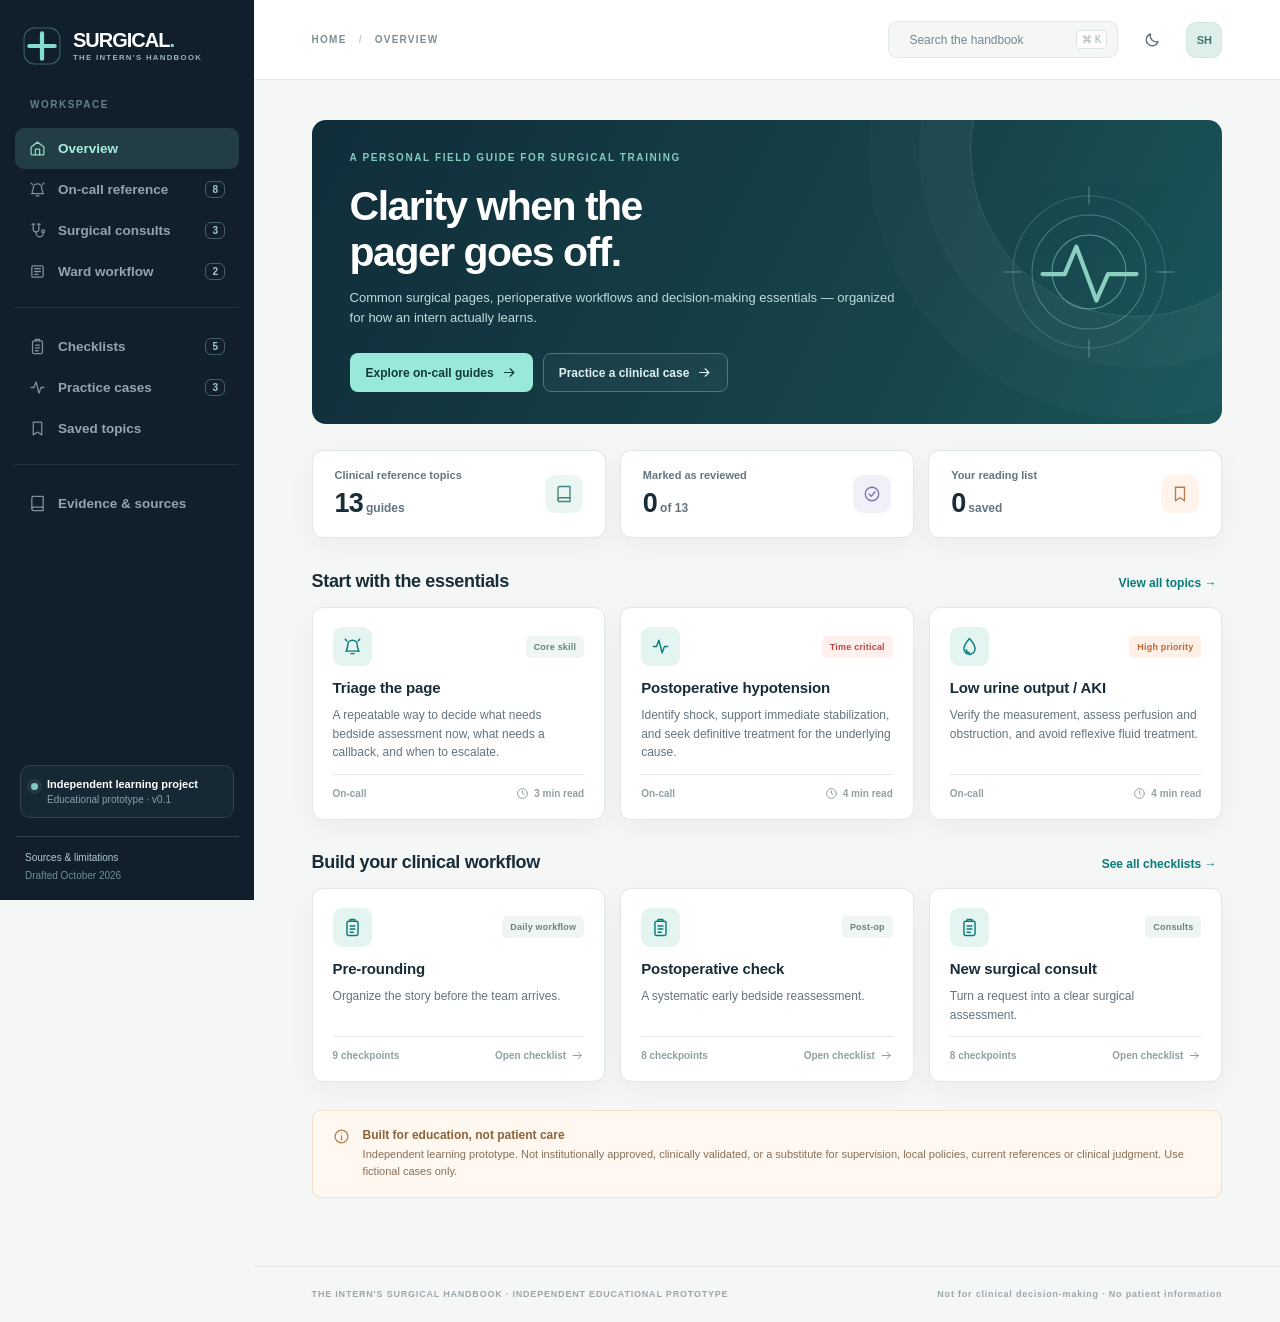
==== interns-surgical-handbook/index.html @ a4eeab35 "Publish Intern's Surgical Handbook homepage" ====
<!DOCTYPE html>
<html lang="en">
<head>
  <meta charset="UTF-8" />
  <meta name="viewport" content="width=device-width, initial-scale=1.0" />
  <meta name="theme-color" content="#101e2c" />
  <meta name="description" content="The Intern's Surgical Handbook — an open-source educational prototype for the transition from medical student to surgical intern." />
  <title>The Intern's Surgical Handbook</title>
  <link rel="icon" type="image/svg+xml" href="assets/favicon.svg" />
  <link rel="stylesheet" href="assets/styles.css" />
</head>
<body>
  <div class="app-shell">
    <aside class="sidebar" id="sidebar" aria-label="Primary navigation">
      <a class="brand" href="#/home" aria-label="Handbook home">
        <span class="brand-mark" aria-hidden="true"><svg viewBox="0 0 36 36" fill="none"><path d="M18 6v24M6 18h24" stroke="currentColor" stroke-width="4" stroke-linecap="round"/><rect x="1" y="1" width="34" height="34" rx="10" stroke="currentColor" stroke-opacity=".35"/></svg></span>
        <span class="brand-type"><strong>SURGICAL<span class="brand-dot">.</span></strong><small>THE INTERN'S HANDBOOK</small></span>
      </a>
      <div class="sidebar-kicker">WORKSPACE</div>
      <nav id="navigation"></nav>
      <div class="sidebar-spacer"></div>
      <div class="sidebar-project"><span class="signal"></span><div><strong>Independent learning project</strong><span>Educational prototype · v0.1</span></div></div>
      <div class="sidebar-footer"><a href="#/sources">Sources &amp; limitations</a><span>Drafted October 2026</span></div>
    </aside>
    <div class="mobile-scrim" id="mobile-scrim"></div>
    <div class="workspace">
      <header class="topbar">
        <div class="topbar-leading"><button id="menu-toggle" class="icon-button mobile-menu" aria-label="Toggle navigation"></button><div id="breadcrumb" class="breadcrumb">HOME <span>/</span> OVERVIEW</div></div>
        <div class="topbar-actions"><button class="search-trigger" id="search-trigger"><span id="search-icon"></span><span>Search the handbook</span><kbd>⌘ K</kbd></button><button class="icon-button" id="theme-toggle" aria-label="Toggle dark appearance"></button><div class="avatar" title="Surgical education prototype">SH</div></div>
      </header>
      <main id="app" tabindex="-1" aria-live="polite"></main>
      <footer class="site-footer"><span>THE INTERN'S SURGICAL HANDBOOK · INDEPENDENT EDUCATIONAL PROTOTYPE</span><span>Not for clinical decision-making · No patient information</span></footer>
    </div>
  </div>
  <div id="search-dialog" class="dialog-layer hidden" role="dialog" aria-modal="true" aria-label="Search the handbook">
    <div class="dialog-backdrop" data-close-search="true"></div>
    <div class="search-panel"><div class="search-input-row"><span id="dialog-search-icon"></span><input id="search-input" type="search" aria-label="Search topics" placeholder="Search conditions, pages, workflow…" autocomplete="off" /><kbd>ESC</kbd></div><div class="search-results" id="search-results"></div><div class="dialog-footer"><span>↵ Open a topic</span><span>All content is for education, not patient care.</span></div></div>
  </div>
  <script src="assets/data.js"></script>
  <script src="assets/app.js"></script>
</body>
</html>
---- interns-surgical-handbook/assets/styles.css ----
:root{--nav:#111f2c;--nav-2:#1b2b39;--nav-text:#94a4ae;--nav-selected:#223d43;--page:#f5f6f6;--card:#fff;--ink:#182d37;--muted:#65747e;--line:#e2e7e7;--accent:#087c77;--accent-soft:#e4f4f1;--accent-strong:#06655f;--orange:#b76838;--orange-soft:#fff0e7;--red:#b94543;--red-soft:#fff0ee;--shadow:0 8px 28px rgba(17,39,48,.045)}
*{box-sizing:border-box}html{scroll-behavior:smooth}body{margin:0;background:var(--page);color:var(--ink);font-family:Inter,ui-sans-serif,-apple-system,BlinkMacSystemFont,"Segoe UI",sans-serif;-webkit-font-smoothing:antialiased;font-size:14px}button,input{font:inherit}button{cursor:pointer}button:focus-visible,a:focus-visible,input:focus-visible{outline:3px solid #58b5a7;outline-offset:3px}a{color:inherit;text-decoration:none}.hidden{display:none!important}svg{display:block;width:20px;height:20px;flex-shrink:0}.app-shell{display:flex;min-height:100vh}.sidebar{width:254px;min-width:254px;background:var(--nav);color:#fff;display:flex;flex-direction:column;min-height:100vh;padding:27px 15px 19px;position:sticky;top:0;height:100vh;z-index:20}.brand{display:flex;align-items:center;gap:12px;padding:0 8px 34px}.brand-mark{color:#82ded2;width:38px;height:38px;display:flex}.brand-mark svg{height:38px;width:38px}.brand-type{display:flex;flex-direction:column;gap:3px}.brand-type strong{font-size:20px;font-weight:850;letter-spacing:-1px;line-height:1}.brand-dot{color:#7eddd0}.brand-type small{letter-spacing:1.3px;font-size:7.8px;font-weight:800;color:#99b5b9}.sidebar-kicker{font-size:10px;letter-spacing:1.5px;color:#677f8b;font-weight:800;padding:0 15px 11px}.nav-group{padding:7px 0}.nav-group+.nav-group{border-top:1px solid rgba(255,255,255,.08);margin-top:8px;padding-top:18px}.nav-item{border:0;width:100%;display:flex;align-items:center;gap:12px;background:none;color:var(--nav-text);text-align:left;padding:12px 14px;border-radius:9px;font-size:13.5px;font-weight:550;transition:.2s}.nav-item svg{height:17px;width:17px;opacity:.85}.nav-item:hover{background:var(--nav-2);color:#fff}.nav-item.active{background:var(--nav-selected);color:#a5efde;font-weight:720}.nav-item .nav-count{margin-left:auto;font-size:10px;border:1px solid #456065;padding:2px 6px;border-radius:6px;color:#a6c4c8}.sidebar-spacer{flex:1}.sidebar-project{margin:22px 5px 18px;display:flex;align-items:flex-start;gap:9px;padding:12px 10px;border:1px solid #30414b;border-radius:10px;background:#172835}.signal{width:7px;height:7px;border-radius:50%;margin-top:5px;background:#80cbbd;box-shadow:0 0 0 4px #80cbbd1d}.sidebar-project div{display:flex;flex-direction:column;gap:4px}.sidebar-project strong{font-size:11px;font-weight:700}.sidebar-project div span{color:#8aa2ad;font-size:10px}.sidebar-footer{border-top:1px solid #30414b;display:flex;flex-direction:column;gap:7px;padding:15px 10px 0;font-size:10px;color:#738c99}.sidebar-footer a{color:#b1cbd0}.workspace{min-width:0;flex:1;display:flex;flex-direction:column}.topbar{height:80px;flex:none;background:var(--card);border-bottom:1px solid var(--line);display:flex;align-items:center;justify-content:space-between;padding:0 clamp(26px,4.5vw,76px)}.topbar-leading,.topbar-actions{display:flex;gap:16px;align-items:center}.breadcrumb{font-size:10px;font-weight:800;letter-spacing:1.25px;color:#7e8c92}.breadcrumb span{margin:0 8px;color:#c0cccc}.search-trigger{display:flex;align-items:center;gap:10px;border:1px solid var(--line);color:#77878d;background:var(--page);border-radius:9px;min-width:230px;height:37px;padding:0 10px;font-size:12px;text-align:left}.search-trigger svg{height:15px;width:15px}.search-trigger kbd{margin-left:auto;border:1px solid #dce3e3;background:var(--card);padding:3px 5px;border-radius:4px;font-size:10px;color:#a0adb2;font-family:inherit}.icon-button{border:1px solid transparent;background:none;color:var(--muted);border-radius:8px;padding:8px;display:flex;align-items:center;justify-content:center}.icon-button:hover{background:var(--page)}.icon-button svg{width:18px;height:18px}.avatar{border-radius:10px;background:#deeeea;color:#42746e;border:1px solid #cce5df;width:36px;height:36px;display:flex;align-items:center;justify-content:center;font-size:11px;font-weight:800}.mobile-menu{display:none}main{width:100%;max-width:1380px;margin:0 auto;flex:1;padding:40px clamp(26px,4.5vw,76px) 68px}.site-footer{display:flex;gap:15px;justify-content:space-between;padding:20px clamp(26px,4.5vw,76px);font-size:9px;font-weight:700;letter-spacing:.8px;color:#9aa8ac;border-top:1px solid var(--line);line-height:1.7}.eyebrow{color:var(--accent);font-size:10px;letter-spacing:1.6px;text-transform:uppercase;font-weight:850}.page-heading{font-size:34px;font-weight:780;letter-spacing:-1.2px;margin:10px 0 8px;line-height:1.18}.page-subtitle{color:var(--muted);line-height:1.6;font-size:14px;margin:0;max-width:700px}.hero{border-radius:14px;background:linear-gradient(116deg,#102d3a 0%,#17444a 65%,#19565a 100%);color:#fff;min-height:258px;display:grid;grid-template-columns:minmax(0,1.6fr) minmax(190px,.7fr);overflow:hidden;position:relative;padding:32px 38px;margin-bottom:26px}.hero::after{content:"";position:absolute;width:330px;height:330px;right:-80px;top:-135px;border:1px solid #d3ffeb23;border-radius:50%;box-shadow:0 0 0 51px #ffffff06,0 0 0 102px #ffffff04}.hero-content{position:relative;z-index:1}.hero .eyebrow{color:#83cbbf}.hero h1{font-size:clamp(29px,3.2vw,43px);line-height:1.13;letter-spacing:-1.5px;font-weight:780;max-width:580px;margin:20px 0 12px}.hero p{color:#c2dbdc;line-height:1.6;max-width:545px;font-size:13px;margin:0 0 24px}.hero-actions{display:flex;gap:10px;flex-wrap:wrap}.btn{padding:11px 15px;display:inline-flex;align-items:center;justify-content:center;gap:8px;font-weight:760;font-size:12px;border-radius:8px;border:1px solid transparent;transition:.15s}.btn svg{width:15px;height:15px}.btn-primary{color:#113a39;background:#98e9d9}.btn-primary:hover{background:#b9f5e9}.btn-outline{color:#e0f1f1;border-color:#547477;background:#ffffff08}.btn-outline:hover{background:#ffffff19}.hero-visual{align-self:center;justify-self:end;position:relative;z-index:1;opacity:.85}.hero-visual svg{width:190px;height:190px}.stat-row{display:grid;grid-template-columns:repeat(3,1fr);gap:14px;margin-bottom:33px}.stat{background:var(--card);border:1px solid var(--line);border-radius:11px;padding:18px 22px;box-shadow:var(--shadow);display:flex;align-items:center;justify-content:space-between;gap:10px}.stat label{display:block;color:var(--muted);font-size:11px;font-weight:600;margin-bottom:7px}.stat strong{font-size:27px;font-weight:790;letter-spacing:-.8px}.stat .unit{font-size:12px;margin-left:3px;color:var(--muted);font-weight:600}.stat .stat-icon{padding:10px;background:#ebf5f1;border-radius:10px;color:#42837a}.stat:nth-child(2) .stat-icon{background:#f0f0f9;color:#7978ab}.stat:nth-child(3) .stat-icon{background:#fff3eb;color:#b67c4d}.stat-icon svg{width:18px;height:18px}.section-heading{display:flex;justify-content:space-between;align-items:baseline;gap:10px;margin:32px 0 15px}.section-heading h2{font-size:18px;letter-spacing:-.35px;margin:0;font-weight:760}.section-heading .view-all{background:none;border:none;color:var(--accent);font-size:12px;font-weight:750}.section-heading .view-all:hover{text-decoration:underline}.topic-grid{display:grid;grid-template-columns:repeat(3,minmax(0,1fr));gap:15px}.topic-card{display:flex;flex-direction:column;gap:10px;background:var(--card);border:1px solid var(--line);border-radius:11px;min-height:183px;padding:19px 20px;box-shadow:var(--shadow);text-align:left;color:var(--ink);position:relative;transition:transform .15s,border-color .15s,box-shadow .15s;width:100%}.topic-card:hover{transform:translateY(-2px);border-color:#acd0ca;box-shadow:0 12px 30px #15394212}.topic-card-header{display:flex;align-items:center;justify-content:space-between}.topic-icon{background:var(--accent-soft);border-radius:9px;width:39px;height:39px;color:var(--accent);display:flex;align-items:center;justify-content:center}.topic-icon svg{width:19px;height:19px}.urgency{font-size:9px;letter-spacing:.2px;color:#66847a;background:#eff6f1;padding:6px 8px;border-radius:5px;font-weight:750}.urgency.high{background:var(--orange-soft);color:var(--orange)}.urgency.critical{background:var(--red-soft);color:var(--red)}.topic-card h3{font-size:15px;letter-spacing:-.15px;margin:3px 0 0;font-weight:760}.topic-card p{font-size:12px;line-height:1.55;color:var(--muted);margin:0;flex:1}.topic-meta{display:flex;justify-content:space-between;align-items:center;color:#91a0a3;font-size:10px;font-weight:650;border-top:1px solid var(--line);padding-top:12px;margin-top:2px}.topic-meta svg{width:13px;height:13px}.topic-meta .meta-flex{display:flex;align-items:center;gap:5px}.warning-strip{margin-top:28px;display:flex;gap:13px;align-items:flex-start;background:#fef8f0;border:1px solid #f0e0c9;padding:17px 20px;border-radius:9px}.warning-strip svg{color:#b8804a;width:17px;height:17px}.warning-strip strong{display:block;color:#8b633c;font-size:12px;margin-bottom:4px}.warning-strip p{font-size:11px;color:#896f58;line-height:1.55;margin:0}.filter-row{display:flex;align-items:center;gap:9px;flex-wrap:wrap;margin:24px 0 20px}.filter-chip{border:1px solid var(--line);border-radius:7px;background:var(--card);padding:8px 13px;color:var(--muted);font-size:12px;font-weight:700}.filter-chip.active{background:var(--accent);border-color:var(--accent);color:white}.library-head{display:flex;align-items:flex-end;justify-content:space-between;gap:20px}.small-info{font-size:11px;color:var(--muted)}.article-layout{display:grid;grid-template-columns:minmax(0,1fr) 250px;gap:24px;align-items:start}.article-sheet{background:var(--card);border:1px solid var(--line);border-radius:13px;padding:35px 39px}.back-link{border:0;background:none;padding:0;color:var(--accent);display:flex;gap:6px;align-items:center;font-weight:760;font-size:12px;margin-bottom:23px}.back-link svg{width:15px;height:15px}.article-heading{display:flex;justify-content:space-between;align-items:flex-start;gap:18px}.article-sheet h1{font-size:34px;line-height:1.18;letter-spacing:-1.1px;margin:13px 0}.article-intro{font-size:14px;line-height:1.7;color:var(--muted);max-width:640px;margin:0 0 17px}.bookmark-btn{display:flex;align-items:center;justify-content:center;border:1px solid var(--line);border-radius:9px;background:var(--card);padding:10px;color:#87969b}.bookmark-btn.selected{color:var(--accent);background:var(--accent-soft);border-color:#a6d7c8}.article-facts{display:flex;gap:13px;flex-wrap:wrap;align-items:center;margin:18px 0 27px;color:#778991;font-size:11px;font-weight:700}.tag{padding:6px 9px;background:var(--page);color:#617980;font-size:10px;font-weight:700;border-radius:5px}.red-flag{background:#fff5f3;border:1px solid #f0d8d4;border-radius:10px;padding:19px 21px;margin-bottom:27px}.red-flag h3{font-size:12px;display:flex;align-items:center;gap:8px;color:#a84641;margin:0 0 12px;text-transform:uppercase;letter-spacing:.7px}.red-flag ul{padding-left:21px;margin:0;color:#654d4a;font-size:12px;line-height:1.85}.article-section{margin:28px 0}.article-section h2{font-size:17px;letter-spacing:-.3px;margin:0 0 13px}.article-section ul{margin:0;padding-left:21px;color:#4a6068;font-size:13px;line-height:1.8}.article-section li{padding-left:3px;margin:5px 0}.pearl{display:flex;gap:14px;background:var(--accent-soft);padding:19px 21px;border-radius:9px;margin:30px 0}.pearl svg{color:var(--accent)}.pearl strong{font-size:11px;letter-spacing:.6px;text-transform:uppercase;color:var(--accent)}.pearl p{color:#3d665d;font-size:13px;line-height:1.65;margin:5px 0 0}.references{border-top:1px solid var(--line);padding-top:22px;margin-top:28px}.references h2{font-size:15px;margin:0 0 12px}.reference-link{display:flex;gap:7px;align-items:center;padding:8px 0;font-size:12px;color:var(--accent);font-weight:680}.reference-link svg{width:14px;height:14px}.reference-link:hover{text-decoration:underline}.reading-footer{border-top:1px solid var(--line);margin-top:18px;padding-top:20px;display:flex;flex-wrap:wrap;justify-content:space-between;align-items:center;gap:12px}.reading-footer .btn{background:var(--accent);color:white}.reading-footer .btn.done{background:#e3f3ee;color:var(--accent)}.side-panel{background:var(--card);border:1px solid var(--line);border-radius:11px;padding:20px 18px;margin-bottom:15px}.side-panel h4{font-size:12px;letter-spacing:.15px;margin:0 0 17px}.side-panel p{font-size:11.5px;color:var(--muted);line-height:1.65;margin:0 0 12px}.side-panel a{color:var(--accent);font-size:11px;font-weight:800}.toc a{display:block;border-left:2px solid var(--line);padding:8px 0 8px 12px;color:#6f828a;font-size:11px;line-height:1.45}.toc a:hover{color:var(--accent);border-left-color:var(--accent)}.detail-kicker{font-size:10px;font-weight:760;color:var(--accent);letter-spacing:1.25px;text-transform:uppercase}.checklist-list{display:grid;gap:14px;margin-top:25px}.checklist-card{background:var(--card);border:1px solid var(--line);border-radius:11px;padding:20px 23px}.checklist-top{display:flex;justify-content:space-between;align-items:start;gap:15px}.checklist-top h3{margin:7px 0;font-size:18px}.checklist-top p{font-size:12px;color:var(--muted);margin:0 0 16px}.checklist-progress{color:var(--muted);font-size:11px;font-weight:700}.progress-track{height:5px;background:#eaf0ee;border-radius:100px;overflow:hidden;margin:10px 0 18px}.progress-fill{height:100%;background:var(--accent);border-radius:100px;transition:width .3s}.checklist-items{display:grid;gap:4px}.check-item{display:flex;align-items:flex-start;gap:11px;padding:10px;border-radius:7px;font-size:12.5px;line-height:1.5;cursor:pointer;color:#3c535b}.check-item:hover{background:var(--page)}.check-item input{accent-color:var(--accent);margin:3px 0 0;min-width:16px;height:16px}.check-item.completed{color:#859694;text-decoration:line-through}.check-actions{display:flex;justify-content:flex-end;border-top:1px solid var(--line);padding-top:13px;margin-top:13px}.tiny-button{border:0;background:none;color:var(--accent);font-size:11px;font-weight:800}.case-list{margin-top:27px;display:grid;grid-template-columns:repeat(3,minmax(0,1fr));gap:15px}.case-card{background:var(--card);border:1px solid var(--line);border-radius:12px;padding:22px;display:flex;flex-direction:column;gap:11px;min-height:232px}.case-card .case-symbol{color:var(--accent);width:42px;height:42px;border-radius:9px;background:var(--accent-soft);display:flex;align-items:center;justify-content:center}.case-card h3{font-size:16px;margin:0}.case-card p{font-size:12px;line-height:1.6;color:var(--muted);margin:0;flex:1}.case-card-bottom{display:flex;align-items:center;justify-content:space-between;border-top:1px solid var(--line);padding-top:14px}.case-card-bottom span{font-size:10px;color:var(--muted);font-weight:700}.case-card-bottom button{background:none;color:var(--accent);font-size:12px;font-weight:800;border:0}.case-stage{max-width:780px;margin:auto}.case-timeline{display:flex;align-items:center;gap:6px;margin:23px 0}.timeline-line{height:5px;flex:1;border-radius:5px;background:#dce7e4}.timeline-line.passed{background:var(--accent)}.case-scene{border:1px solid var(--line);background:var(--card);padding:27px 29px;border-radius:13px;margin-top:15px}.case-scene .scene-label{font-size:10px;font-weight:800;letter-spacing:1.2px;color:var(--accent);text-transform:uppercase}.case-scene p{font-size:13px;line-height:1.75;color:#50656b}.vitals-row{display:grid;grid-template-columns:repeat(4,minmax(0,1fr));gap:10px;margin-top:20px}.vital{background:var(--page);padding:13px 9px;border-radius:8px;text-align:center}.vital span{display:block;color:var(--muted);font-size:10px;font-weight:750;margin-bottom:5px}.vital strong{font-size:16px}.question-card{border:1px solid var(--line);background:var(--card);border-radius:13px;padding:28px 29px;margin:17px 0}.question-card h2{font-size:17px;line-height:1.5;margin:0 0 19px}.choice{width:100%;text-align:left;display:flex;gap:11px;align-items:center;background:var(--card);border:1px solid var(--line);border-radius:9px;margin:9px 0;padding:15px 16px;color:#3b525b;line-height:1.55;font-size:12.5px}.choice:hover:not(:disabled){border-color:#85c5b9;background:#f3fbf8}.choice.selected{border-color:var(--accent);background:var(--accent-soft)}.choice.bad{border-color:#e9a3a0;background:var(--red-soft)}.choice:disabled{cursor:default}.choice-letter{height:24px;width:24px;min-width:24px;background:#edf1f0;color:#738288;display:grid;place-items:center;border-radius:6px;font-size:11px;font-weight:800}.feedback{border-radius:9px;padding:18px 19px;margin-top:17px;font-size:12px;line-height:1.65;background:#e9f6f1;border:1px solid #c5e5da;color:#416a5e}.feedback.incorrect{background:#fff5ec;border-color:#efdcc5;color:#815839}.feedback strong{display:block;font-size:13px;margin-bottom:5px}.question-bottom{display:flex;justify-content:space-between;align-items:center;margin-top:20px;color:var(--muted);font-size:11px}.question-bottom .btn{background:var(--accent);color:white}.question-bottom .btn:disabled{background:#b8cac6;cursor:not-allowed}.complete-panel{text-align:center;border-radius:13px;border:1px solid var(--line);background:var(--card);padding:40px 35px;margin-top:20px}.complete-badge{background:var(--accent-soft);border-radius:50%;width:66px;height:66px;display:grid;place-items:center;color:var(--accent);margin:auto}.complete-panel h2{font-size:25px;margin:15px 0 8px}.complete-panel p{color:var(--muted);line-height:1.7}.complete-panel .btn{background:var(--accent);color:#fff}.source-grid{display:grid;grid-template-columns:repeat(2,1fr);gap:14px;margin-top:24px}.source-card{border:1px solid var(--line);background:var(--card);border-radius:10px;padding:18px;display:flex;flex-direction:column;gap:8px}.source-card strong{font-size:13px}.source-card span{color:var(--muted);font-size:11px}.source-card a{color:var(--accent);font-size:11px;font-weight:750;display:flex;gap:6px;align-items:center}.source-card a svg{width:12px;height:12px}.empty-state{border:1px dashed #bdd0cd;border-radius:12px;padding:44px;text-align:center;color:var(--muted);background:var(--card);margin-top:24px}.empty-state svg{margin:0 auto 14px;color:#8fb3ab;width:27px;height:27px}.empty-state h3{color:var(--ink)}.empty-state .btn{background:var(--accent);color:#fff}.dialog-layer{position:fixed;z-index:100;inset:0;display:flex;justify-content:center;align-items:flex-start;padding:11vh 20px 20px}.dialog-backdrop{position:absolute;inset:0;background:#0b1c2ab3;backdrop-filter:blur(3px)}.search-panel{position:relative;width:min(650px,100%);background:var(--card);border-radius:14px;box-shadow:0 35px 80px #06152166;overflow:hidden}.search-input-row{display:flex;align-items:center;gap:13px;padding:20px;border-bottom:1px solid var(--line)}.search-input-row svg{color:var(--accent)}.search-input-row input{border:0;outline:none;flex:1;min-width:0;font-size:16px;background:transparent;color:var(--ink)}.search-input-row kbd{font-family:inherit;color:var(--muted);border:1px solid var(--line);border-radius:5px;padding:5px;font-size:10px}.search-results{padding:10px;max-height:420px;overflow:auto}.search-result{border:0;background:transparent;text-align:left;padding:11px;border-radius:8px;display:flex;align-items:center;gap:11px;width:100%;color:var(--ink)}.search-result:hover{background:var(--accent-soft)}.search-result-icon{background:var(--page);color:var(--accent);padding:9px;border-radius:7px}.search-result-icon svg{width:16px;height:16px}.search-result strong,.search-result small{display:block}.search-result strong{font-size:12px}.search-result small{margin-top:4px;font-size:10px;color:var(--muted)}.dialog-footer{display:flex;justify-content:space-between;gap:10px;padding:13px 20px;background:var(--page);color:var(--muted);font-size:10px}.mobile-scrim{display:none}
/* Dark theme is optional; source content and references remain identical. */
body.dark{--page:#131d26;--card:#1c2932;--ink:#ecf3f1;--muted:#a1b5b9;--line:#304149;--accent:#81d5c4;--accent-strong:#bcece0;--accent-soft:#234d49;--orange:#e7af7d;--orange-soft:#4d342d;--red:#efaaa6;--red-soft:#522e32;--shadow:none}body.dark .hero{background:linear-gradient(116deg,#183e46,#15565a)}body.dark .search-trigger{background:#24333d}body.dark .avatar{background:#234d49;color:#8ae0d3;border-color:#346762}body.dark .stat .stat-icon{background:#295149;color:#8ae0d3}body.dark .urgency{background:#2d493f;color:#b6e0cc}body.dark .urgency.high{background:#5a4031;color:#f7c08e}body.dark .urgency.critical{background:#613737;color:#ffd0cd}body.dark .topic-card p,body.dark .article-section ul,body.dark .case-scene p,body.dark .choice,body.dark .check-item{color:#b8c8cc}body.dark .red-flag{background:#402a2b;border-color:#754144}body.dark .red-flag ul{color:#edc5c5}body.dark .red-flag h3{color:#ffc0bc}body.dark .pearl{background:#214541}body.dark .pearl p{color:#b8e4d7}body.dark .warning-strip{background:#382f28;border-color:#66523c}body.dark .warning-strip strong,body.dark .warning-strip p{color:#e1c6a2}body.dark .vital{background:#26343d}body.dark .choice{background:var(--card)}body.dark .choice.selected{background:#234d49}body.dark .choice.bad{background:#503438}body.dark .feedback{background:#234d49;border-color:#386b61;color:#c3e9db}body.dark .feedback.incorrect{background:#4f392e;color:#f2d1ad;border-color:#765443}body.dark .progress-track{background:#31464b}body.dark .check-item.completed{color:#6f8589}body.dark .check-item:hover{background:#24343c}body.dark .choice-letter{background:#35464c;color:#cad8d6}body.dark .reference-link{color:var(--accent)}body.dark .search-result:hover{background:#2a4745}
@media(max-width:1150px){.topic-grid,.case-list{grid-template-columns:repeat(2,minmax(0,1fr))}.article-layout{grid-template-columns:minmax(0,1fr)}.article-layout .article-aside{display:none}.hero{grid-template-columns:minmax(0,1fr) 150px}.hero-visual svg{width:140px;height:140px}}
@media(max-width:800px){.sidebar{position:fixed;transform:translateX(-100%);transition:transform .2s}.sidebar.open{transform:translateX(0)}.mobile-scrim.open{display:block;position:fixed;inset:0;background:#0d1c2d88;z-index:19}.mobile-menu{display:flex}.topbar{height:65px;padding:0 22px}.topbar-leading{gap:7px}.topbar-actions{gap:6px}.search-trigger{min-width:0;width:40px;justify-content:center;padding:0}.search-trigger span:not(:first-child),.search-trigger kbd{display:none}.avatar{display:none}main{padding:24px 22px 45px}.hero{padding:27px;grid-template-columns:1fr;min-height:0}.hero-visual{display:none}.stat-row{gap:8px}.stat{padding:15px;gap:5px}.stat strong{font-size:21px}.stat .stat-icon{display:none}.site-footer{padding:19px 22px;flex-direction:column;gap:4px}.article-sheet{padding:26px 22px}.article-sheet h1{font-size:27px}}
@media(max-width:540px){.topic-grid,.case-list,.source-grid{grid-template-columns:1fr}.stat-row{grid-template-columns:repeat(3,1fr)}.stat{padding:13px 9px;text-align:center;display:block}.stat label{font-size:10px}.stat strong{font-size:22px}.hero h1{font-size:31px}.hero .btn{flex:1}.page-heading{font-size:28px}.article-heading{align-items:flex-start}.vitals-row{grid-template-columns:repeat(2,minmax(0,1fr))}.case-scene,.question-card{padding:22px 18px}.dialog-footer{font-size:9px}.search-trigger{height:35px;width:35px}.breadcrumb{font-size:9px}.topic-card{min-height:156px}}
@media print{.sidebar,.topbar,.site-footer,.article-aside,.back-link,.bookmark-btn,.reading-footer,.btn{display:none!important}main{padding:0}.article-layout{display:block}.article-sheet{border:0;padding:0}.red-flag{break-inside:avoid}body{background:#fff;color:#000}}
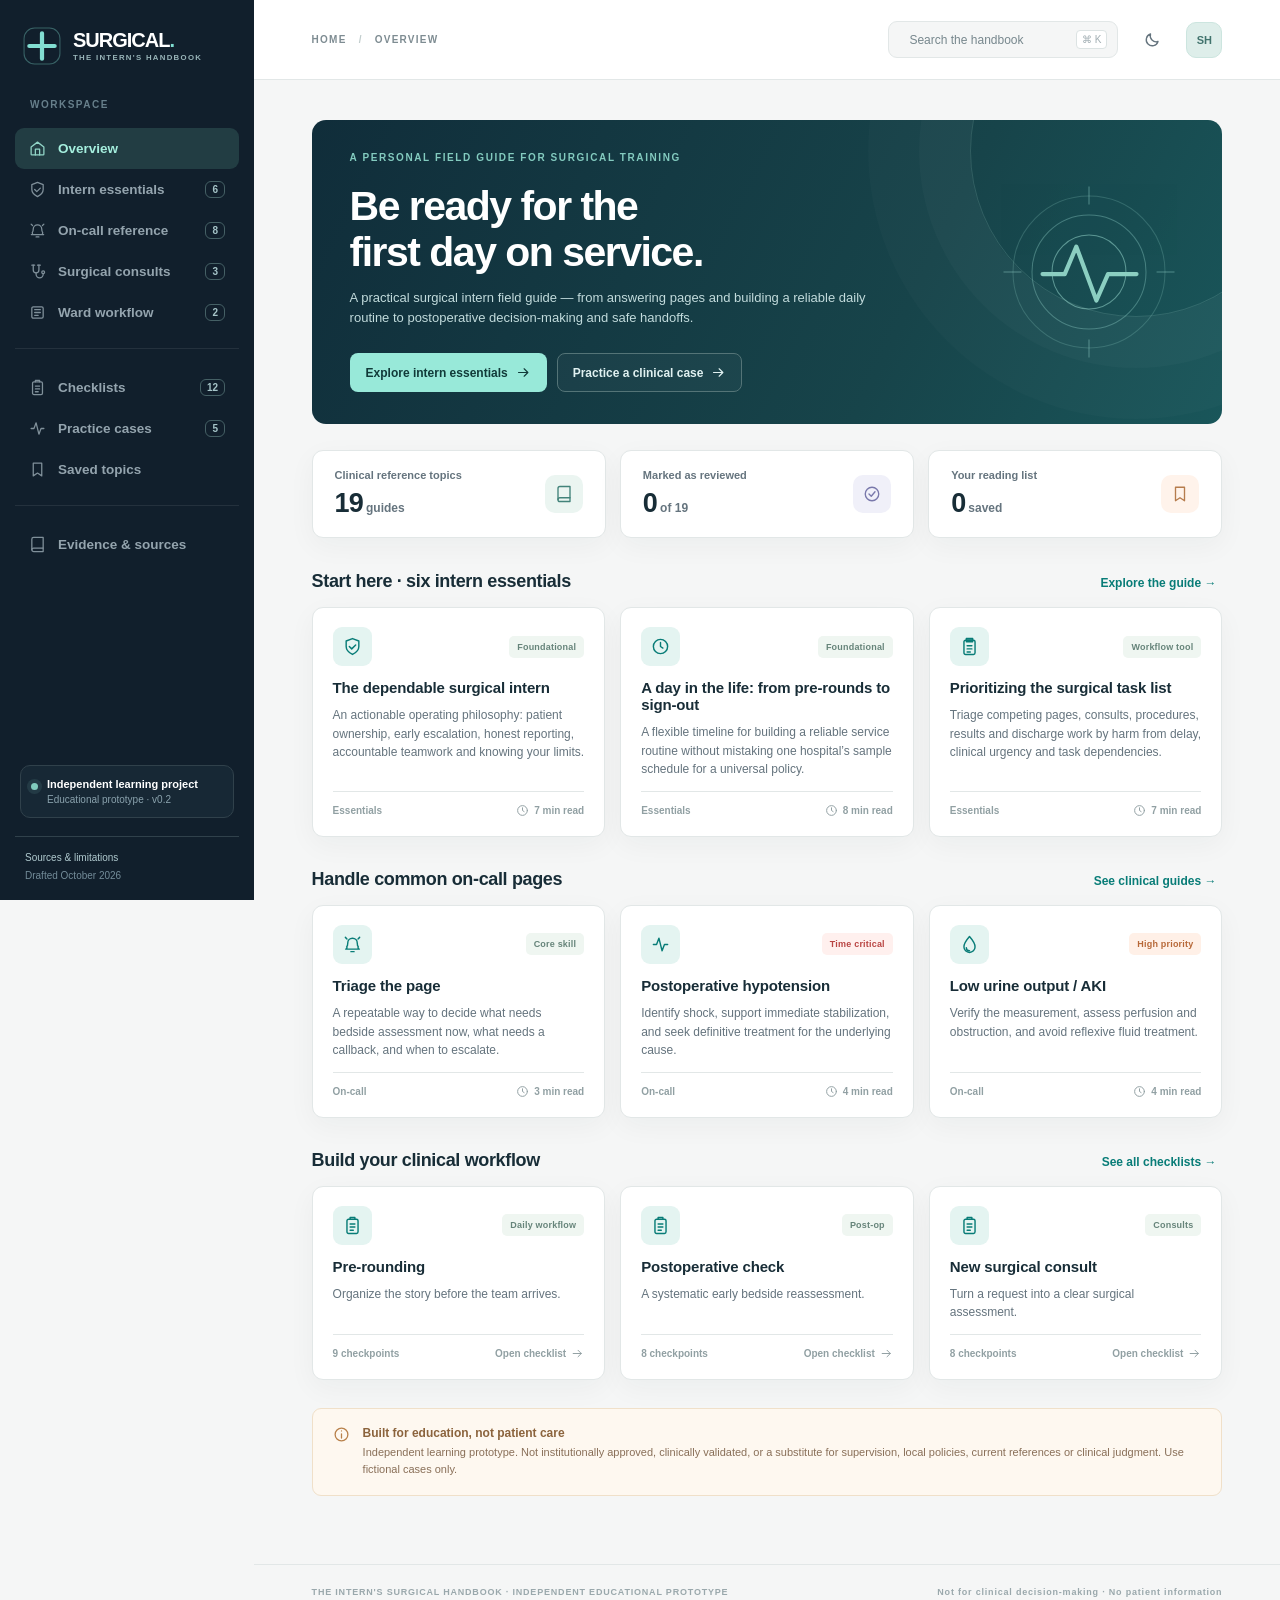
==== commit 9c36511c: "Expand surgical intern handbook v0.2: index.html" ====
--- a/interns-surgical-handbook/index.html
+++ b/interns-surgical-handbook/index.html
@@ -19,7 +19,7 @@
       <div class="sidebar-kicker">WORKSPACE</div>
       <nav id="navigation"></nav>
       <div class="sidebar-spacer"></div>
-      <div class="sidebar-project"><span class="signal"></span><div><strong>Independent learning project</strong><span>Educational prototype · v0.1</span></div></div>
+      <div class="sidebar-project"><span class="signal"></span><div><strong>Independent learning project</strong><span>Educational prototype · v0.2</span></div></div>
       <div class="sidebar-footer"><a href="#/sources">Sources &amp; limitations</a><span>Drafted October 2026</span></div>
     </aside>
     <div class="mobile-scrim" id="mobile-scrim"></div>
@@ -34,7 +34,7 @@
   </div>
   <div id="search-dialog" class="dialog-layer hidden" role="dialog" aria-modal="true" aria-label="Search the handbook">
     <div class="dialog-backdrop" data-close-search="true"></div>
-    <div class="search-panel"><div class="search-input-row"><span id="dialog-search-icon"></span><input id="search-input" type="search" aria-label="Search topics" placeholder="Search conditions, pages, workflow…" autocomplete="off" /><kbd>ESC</kbd></div><div class="search-results" id="search-results"></div><div class="dialog-footer"><span>↵ Open a topic</span><span>All content is for education, not patient care.</span></div></div>
+    <div class="search-panel"><div class="search-input-row"><span id="dialog-search-icon"></span><input id="search-input" type="search" aria-label="Search topics" placeholder="Search clinical topics, intern skills, workflows…" autocomplete="off" /><kbd>ESC</kbd></div><div class="search-results" id="search-results"></div><div class="dialog-footer"><span>↵ Open a topic</span><span>All content is for education, not patient care.</span></div></div>
   </div>
   <script src="assets/data.js"></script>
   <script src="assets/app.js"></script>
